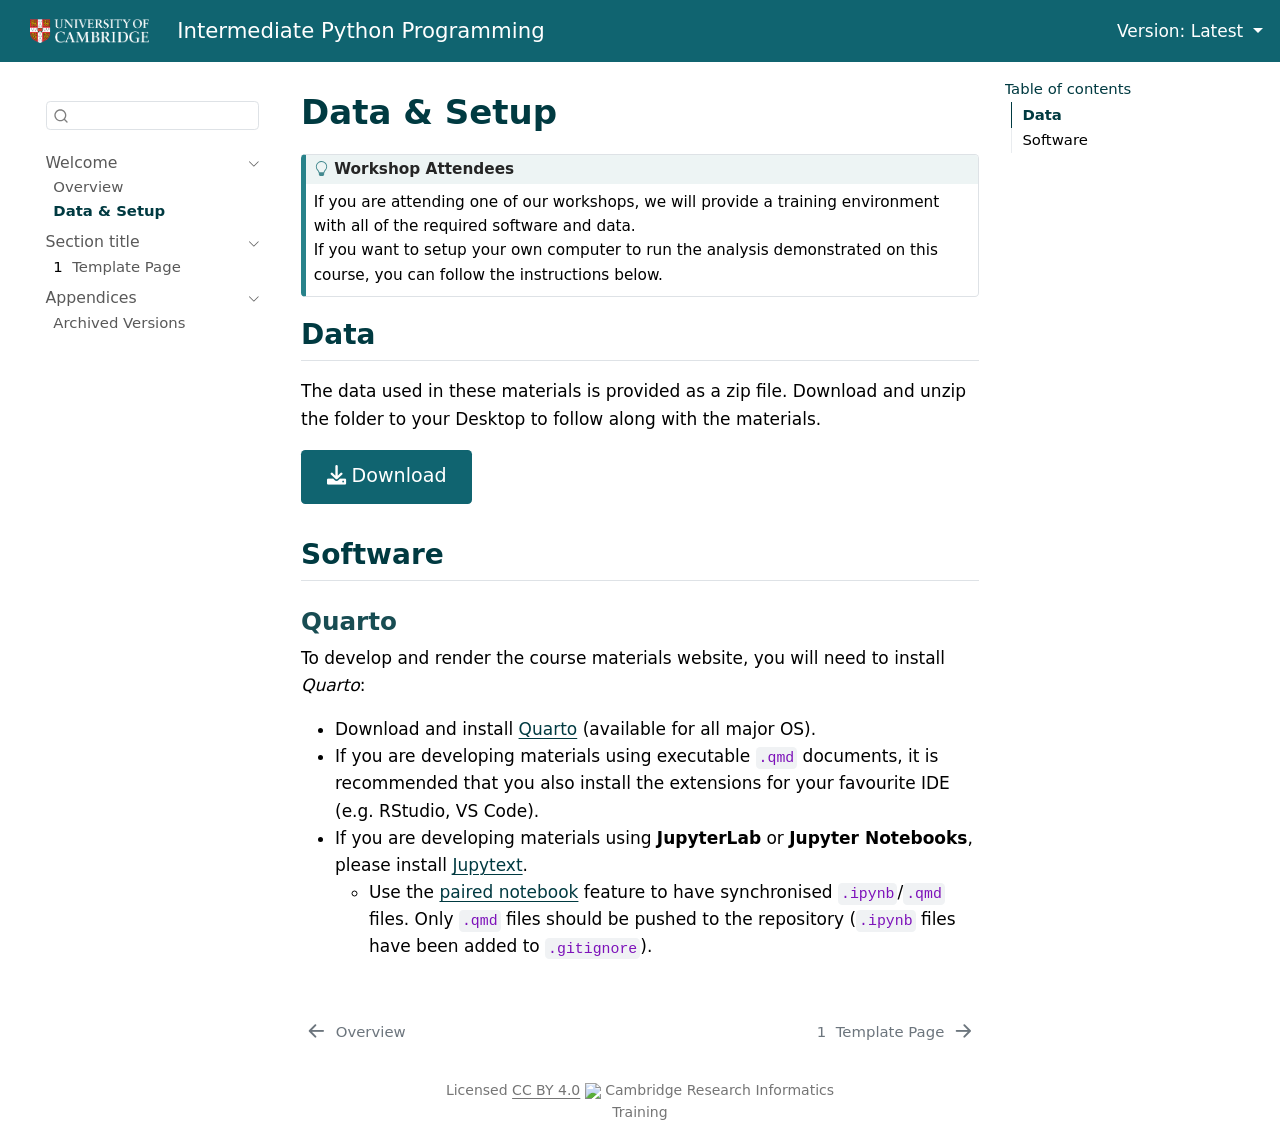
==== setup.html @ e4299a99 "Deploying to gh-pages from @ cambiotraining/python-intermediate@ed23397c0d0bf08f19dc53a8a179aefdd988" ====
<!DOCTYPE html>
<html xmlns="http://www.w3.org/1999/xhtml" lang="en" xml:lang="en"><head>

<meta charset="utf-8">
<meta name="generator" content="quarto-1.10.19">

<meta name="viewport" content="width=device-width, initial-scale=1.0, user-scalable=yes">


<title>Data &amp; Setup</title>
<style>
/* Default styles provided by pandoc.
** See https://pandoc.org/MANUAL.html#variables-for-html for config info.
*/
span.smallcaps{font-variant: small-caps;}
div.columns{display: flex; gap: 1.5em;}
div.column{flex: auto;}
@media screen {
div.columns{gap: min(4vw, 1.5em);}
div.column{overflow-x: auto;}
}
div.hanging-indent{margin-left: 1.5em; text-indent: -1.5em;}
ul.task-list{list-style: none;}
ul.task-list li input[type="checkbox"] {
  width: 0.8em;
  margin: 0 0.8em 0.2em -1em; /* quarto-specific, see https://github.com/quarto-dev/quarto-cli/issues/4556 */ 
  vertical-align: middle;
}
</style>


<script src="site_libs/quarto-nav/quarto-nav.js"></script>
<script src="site_libs/clipboard/clipboard.min.js"></script>
<script src="site_libs/quarto-search/autocomplete.umd.js"></script>
<script src="site_libs/quarto-search/fuse.min.js"></script>
<script src="site_libs/quarto-search/quarto-search.js"></script>
<meta name="quarto:offset" content="./">
<link href="./materials/00-template.html" rel="next">
<link href="./index.html" rel="prev">
<link href="site_libs/quarto-contrib/quarto-project/cambiotraining/crit-format/img/university-of-cambridge-favicon.ico" rel="icon">
<script src="site_libs/quarto-html/quarto.js" type="module"></script>
<script src="site_libs/quarto-html/tabsets/tabsets.js" type="module"></script>
<script src="site_libs/quarto-html/popper.min.js"></script>
<script src="site_libs/quarto-html/tippy.umd.min.js"></script>
<script src="site_libs/quarto-html/anchor.min.js"></script>
<link href="site_libs/quarto-html/tippy.css" rel="stylesheet">
<link href="site_libs/quarto-html/quarto-syntax-highlighting-bf27225e3a48a9273f3daa8f8e829971.css" rel="stylesheet" id="quarto-text-highlighting-styles">
<script src="site_libs/bootstrap/bootstrap.min.js"></script>
<link href="site_libs/bootstrap/bootstrap-icons.css" rel="stylesheet">
<link href="site_libs/bootstrap/bootstrap-4ca34d1bc3baf37f2d24c4eaab488b84.min.css" rel="stylesheet" append-hash="true" id="quarto-bootstrap" data-mode="light">
<script src="site_libs/quarto-contrib/iconify-3.0.0/iconify-icon.min.js"></script>
<script id="quarto-search-options" type="application/json">{
  "location": "sidebar",
  "copy-button": false,
  "collapse-after": 3,
  "panel-placement": "start",
  "type": "textbox",
  "limit": 50,
  "keyboard-shortcut": [
    "f",
    "/",
    "s"
  ],
  "language": {
    "search-no-results-text": "No results",
    "search-matching-documents-text": "matching documents",
    "search-copy-link-title": "Copy link to search",
    "search-hide-matches-text": "Hide additional matches",
    "search-more-match-text": "more match in this document",
    "search-more-matches-text": "more matches in this document",
    "search-clear-button-title": "Clear",
    "search-text-placeholder": "",
    "search-detached-cancel-button-title": "Cancel",
    "search-submit-button-title": "Submit",
    "search-label": "Search"
  }
}</script>


</head>

<body class="nav-sidebar floating nav-fixed quarto-light">

<div id="quarto-search-results"></div>
  <header id="quarto-header" class="headroom fixed-top">
    <nav class="navbar navbar-expand-lg " data-bs-theme="dark">
      <div class="navbar-container container-fluid">
      <div class="navbar-brand-container mx-auto">
    <a href="./index.html" class="navbar-brand navbar-brand-logo">
    <img src="site_libs/quarto-contrib/quarto-project/cambiotraining/crit-format/img/university_crest_reversed.png" alt="" class="navbar-logo light-content">
    <img src="site_libs/quarto-contrib/quarto-project/cambiotraining/crit-format/img/university_crest_reversed.png" alt="" class="navbar-logo dark-content">
    </a>
    <a class="navbar-brand" href="./index.html">
    <span class="navbar-title">Intermediate Python Programming</span>
    </a>
  </div>
          <button class="navbar-toggler" type="button" data-bs-toggle="collapse" data-bs-target="#navbarCollapse" aria-controls="navbarCollapse" role="menu" aria-expanded="false" aria-label="Toggle navigation" onclick="if (window.quartoToggleHeadroom) { window.quartoToggleHeadroom(); }">
  <span class="navbar-toggler-icon"></span>
</button>
          <div class="collapse navbar-collapse" id="navbarCollapse">
            <ul class="navbar-nav navbar-nav-scroll ms-auto">
  <li class="nav-item">
    <a class="nav-link" href="https://github.com/cambiotraining/python-intermediate"> 
<span class="menu-text"><iconify-icon role="img" inline="" icon="fa6-brands:github" style="font-size: 1.25em;" aria-label="Icon github from fa6-brands Iconify.design set." title="CRIT GitHub"></iconify-icon></span></a>
  </li>  
  <li class="nav-item">
    <a class="nav-link" href="https://bsky.app/profile/bioinfocambs.bsky.social"> 
<span class="menu-text"><iconify-icon role="img" inline="" icon="fa6-brands:bluesky" style="font-size: 1.25em;" aria-label="Icon bluesky from fa6-brands Iconify.design set." title="CRIT Bluesky"></iconify-icon></span></a>
  </li>  
  <li class="nav-item">
    <a class="nav-link" href="https://genomic.social/@BioInfoCambs"> 
<span class="menu-text"><iconify-icon role="img" inline="" icon="fa6-brands:mastodon" style="font-size: 1.25em;" aria-label="Icon mastodon from fa6-brands Iconify.design set." title="CRIT Mastodon"></iconify-icon></span></a>
  </li>  
  <li class="nav-item">
    <a class="nav-link" href="https://bioinfotraining.bio.cam.ac.uk/"> 
<span class="menu-text"><iconify-icon role="img" inline="" icon="mdi:web" style="font-size: 1.25em;" aria-label="Icon web from mdi Iconify.design set." title="CRIT Website"></iconify-icon></span></a>
  </li>  
</ul>
          </div> <!-- /navcollapse -->
            <div class="quarto-navbar-tools">
</div>
      </div> <!-- /container-fluid -->
    
    <style>
    #version-dropdown {
      list-style: none;
    }
    </style>
    

  <li id="version-dropdown" class="nav-item dropdown">
    <a class="nav-link dropdown-toggle" href="#" id="nav-menu-versions" role="link" data-bs-toggle="dropdown" aria-expanded="false">
      <span class="menu-text">Version:</span> <span class="version-badge" aria-hidden="true">Latest</span>
    </a>
    <ul class="dropdown-menu" aria-labelledby="nav-menu-versions">
      <li>
        <a class="dropdown-item" href="/python-intermediate/index.html">
          <span class="dropdown-text">Latest</span>
        </a>
      </li>
    </ul>
  </li>
</nav>
  <nav class="quarto-secondary-nav">
    <div class="container-fluid d-flex">
      <button type="button" class="quarto-btn-toggle btn" data-bs-toggle="collapse" role="button" data-bs-target=".quarto-sidebar-collapse-item" aria-controls="quarto-sidebar" aria-expanded="false" aria-label="Toggle sidebar navigation" onclick="if (window.quartoToggleHeadroom) { window.quartoToggleHeadroom(); }">
        <i class="bi bi-layout-text-sidebar-reverse"></i>
      </button>
        <a class="flex-grow-1 no-decor" role="navigation" data-bs-toggle="collapse" data-bs-target=".quarto-sidebar-collapse-item" aria-controls="quarto-sidebar" aria-expanded="false" aria-label="Toggle sidebar navigation" onclick="if (window.quartoToggleHeadroom) { window.quartoToggleHeadroom(); }">      
          <h1 class="quarto-secondary-nav-title">Data &amp; Setup</h1>
        </a>     
      <button type="button" class="btn quarto-search-button" aria-label="Search" onclick="window.quartoOpenSearch();">
        <i class="bi bi-search"></i>
      </button>
    </div>
  </nav>
</header>
<!-- content -->
<div id="quarto-content" class="quarto-container page-columns page-rows-contents page-layout-article page-navbar">
<!-- sidebar -->
  <nav id="quarto-sidebar" class="sidebar collapse collapse-horizontal quarto-sidebar-collapse-item sidebar-navigation floating overflow-auto">
        <div class="mt-2 flex-shrink-0 align-items-center">
        <div class="sidebar-search">
        <div id="quarto-search" class="" title="Search"></div>
        </div>
        </div>
    <div class="sidebar-menu-container"> 
    <ul class="list-unstyled mt-1">
        <li class="sidebar-item sidebar-item-section">
      <div class="sidebar-item-container"> 
            <a class="sidebar-item-text sidebar-link text-start" data-bs-toggle="collapse" data-bs-target="#quarto-sidebar-section-1" role="navigation" aria-expanded="true">
 <span class="menu-text">Welcome</span></a>
          <a class="sidebar-item-toggle text-start" data-bs-toggle="collapse" data-bs-target="#quarto-sidebar-section-1" role="navigation" aria-expanded="true" aria-label="Toggle section">
            <i class="bi bi-chevron-right ms-2"></i>
          </a> 
      </div>
      <ul id="quarto-sidebar-section-1" class="collapse list-unstyled sidebar-section depth1 show">  
          <li class="sidebar-item">
  <div class="sidebar-item-container"> 
  <a href="./index.html" class="sidebar-item-text sidebar-link">
 <span class="menu-text">Overview</span></a>
  </div>
</li>
          <li class="sidebar-item">
  <div class="sidebar-item-container"> 
  <a href="./setup.html" class="sidebar-item-text sidebar-link active">
 <span class="menu-text">Data &amp; Setup</span></a>
  </div>
</li>
      </ul>
  </li>
        <li class="sidebar-item sidebar-item-section">
      <div class="sidebar-item-container"> 
            <a class="sidebar-item-text sidebar-link text-start" data-bs-toggle="collapse" data-bs-target="#quarto-sidebar-section-2" role="navigation" aria-expanded="true">
 <span class="menu-text">Section title</span></a>
          <a class="sidebar-item-toggle text-start" data-bs-toggle="collapse" data-bs-target="#quarto-sidebar-section-2" role="navigation" aria-expanded="true" aria-label="Toggle section">
            <i class="bi bi-chevron-right ms-2"></i>
          </a> 
      </div>
      <ul id="quarto-sidebar-section-2" class="collapse list-unstyled sidebar-section depth1 show">  
          <li class="sidebar-item">
  <div class="sidebar-item-container"> 
  <a href="./materials/00-template.html" class="sidebar-item-text sidebar-link">
 <span class="menu-text"><span class="chapter-number">1</span>&nbsp; <span class="chapter-title">Template Page</span></span></a>
  </div>
</li>
      </ul>
  </li>
        <li class="sidebar-item sidebar-item-section">
      <div class="sidebar-item-container"> 
            <a class="sidebar-item-text sidebar-link text-start" data-bs-toggle="collapse" data-bs-target="#quarto-sidebar-section-3" role="navigation" aria-expanded="true">
 <span class="menu-text">Appendices</span></a>
          <a class="sidebar-item-toggle text-start" data-bs-toggle="collapse" data-bs-target="#quarto-sidebar-section-3" role="navigation" aria-expanded="true" aria-label="Toggle section">
            <i class="bi bi-chevron-right ms-2"></i>
          </a> 
      </div>
      <ul id="quarto-sidebar-section-3" class="collapse list-unstyled sidebar-section depth1 show">  
          <li class="sidebar-item">
  <div class="sidebar-item-container"> 
  <a href="./versions.html" class="sidebar-item-text sidebar-link">
 <span class="menu-text">Archived Versions</span></a>
  </div>
</li>
      </ul>
  </li>
    </ul>
    </div>
</nav>
<div id="quarto-sidebar-glass" class="quarto-sidebar-collapse-item" data-bs-toggle="collapse" data-bs-target=".quarto-sidebar-collapse-item"></div>
<!-- margin-sidebar -->
    <div id="quarto-margin-sidebar" class="sidebar margin-sidebar">
        <nav id="TOC" role="doc-toc" class="toc-active">
    <h2 id="toc-title">Table of contents</h2>
   
  <ul>
  <li><a href="#data" id="toc-data" class="nav-link active" data-scroll-target="#data">Data</a></li>
  <li><a href="#software" id="toc-software" class="nav-link" data-scroll-target="#software">Software</a>
  <ul class="collapse">
  <li><a href="#quarto" id="toc-quarto" class="nav-link" data-scroll-target="#quarto">Quarto</a></li>
  </ul></li>
  </ul>
</nav>
    </div>
<!-- main -->
<main class="content" id="quarto-document-content">

<header id="title-block-header" class="quarto-title-block default">
<div class="quarto-title">
<h1 class="title d-none d-lg-block">Data &amp; Setup</h1>
</div>



<div class="quarto-title-meta">

    
  
    
  </div>
  


</header>


<!-- 
Note for Training Developers:
We provide instructions for commonly-used software as commented sections below.
Uncomment the sections relevant for your materials, and add additional instructions where needed (e.g. specific packages used).
Note that we use tabsets to provide instructions for all three major operating systems.
-->
<div class="callout callout-style-default callout-tip callout-titled" data-level="2">
<div class="callout-header d-flex align-content-center">
<div class="callout-icon-container">
<i class="callout-icon"></i>
</div>
<div class="callout-title-container flex-fill">
<span class="screen-reader-only">Tip</span>Workshop Attendees
</div>
</div>
<div class="callout-body-container callout-body">
<p>If you are attending one of our workshops, we will provide a training environment with all of the required software and data.<br>
If you want to setup your own computer to run the analysis demonstrated on this course, you can follow the instructions below.</p>
</div>
</div>
<section id="data" class="level2">
<h2 class="anchored" data-anchor-id="data">Data</h2>
<p>The data used in these materials is provided as a zip file. Download and unzip the folder to your Desktop to follow along with the materials.</p>
<!-- Note for Training Developers: add the link to 'href' -->
<p><a href=""> <button class="btn"><i class="fa fa-download"></i> Download</button> </a></p>
</section>
<section id="software" class="level2">
<h2 class="anchored" data-anchor-id="software">Software</h2>
<section id="quarto" class="level3">
<h3 class="anchored" data-anchor-id="quarto">Quarto</h3>
<p>To develop and render the course materials website, you will need to install <em>Quarto</em>:</p>
<ul>
<li>Download and install <a href="https://quarto.org/docs/get-started/">Quarto</a> (available for all major OS).</li>
<li>If you are developing materials using executable <code>.qmd</code> documents, it is recommended that you also install the extensions for your favourite IDE (e.g.&nbsp;RStudio, VS Code).</li>
<li>If you are developing materials using <strong>JupyterLab</strong> or <strong>Jupyter Notebooks</strong>, please install <a href="https://jupytext.readthedocs.io/en/latest/install.html">Jupytext</a>.
<ul>
<li>Use the <a href="https://jupytext.readthedocs.io/en/latest/paired-notebooks.html">paired notebook</a> feature to have synchronised <code>.ipynb</code>/<code>.qmd</code> files. Only <code>.qmd</code> files should be pushed to the repository (<code>.ipynb</code> files have been added to <code>.gitignore</code>).</li>
</ul></li>
</ul>
<!--
### R and RStudio

::: {.tabset group="os"}

#### Windows

Download and install all these using default options:

- [R](https://cran.r-project.org/bin/windows/base/release.html)
- [RTools](https://cran.r-project.org/bin/windows/Rtools/)
- [RStudio](https://www.rstudio.com/products/rstudio/download/#download)

#### Mac OS

Download and install all these using default options:

- [R](https://cran.r-project.org/bin/macosx/)
- [RStudio](https://www.rstudio.com/products/rstudio/download/#download)

#### Linux

- Go to the [R installation](https://cran.r-project.org/bin/linux/) folder and look at the instructions for your distribution.
- Download the [RStudio](https://www.rstudio.com/products/rstudio/download/#download) installer for your distribution and install it using your package manager.

:::
-->
<!--
### Conda

Open a terminal and run:

```bash
wget -q -O - https://repo.anaconda.com/miniconda/Miniconda3-latest-Linux-x86_64.sh
bash Miniconda3-latest-Linux-x86_64.sh -b
rm Miniconda3-latest-Linux-x86_64.sh
conda init
conda config --add channels defaults; conda config --add channels bioconda; conda config --add channels conda-forge; conda config --set channel_priority strict
conda install -y mamba
```

Note: Windows users can use WSL2 (see @wsl).
-->
<!--
### Singularity

::: {.panel-tabset group="os"}

#### Windows

You can use _Singularity_ from the _Windows Subsystem for Linux_ (see @wsl).  
Once you setup WSL, you can follow the instructions for Linux.

#### Mac OS

Singularity is [not available for Mac OS](https://docs.sylabs.io/guides/3.0/user-guide/installation.html#install-on-windows-or-mac).

#### Linux

These instructions are for _Ubuntu_ or _Debian_-based distributions[^1].

[^1]: See the [Singularity documentation page](https://docs.sylabs.io/guides/3.0/user-guide/installation.html#install-on-linux) for other distributions.

```bash
sudo apt update && sudo apt upgrade && sudo apt install runc
CODENAME=$(lsb_release -c | sed 's/Codename:\t//')
wget -O singularity.deb https://github.com/sylabs/singularity/releases/download/v3.10.2/singularity-ce_3.10.2-${CODENAME}_amd64.deb
sudo dpkg -i singularity.deb
rm singularity.deb
```

:::
-->
<!-- 
### Visual Studio Code

::: {.panel-tabset group="os"}

#### Windows

- Go to the [Visual Studio Code download page](https://code.visualstudio.com/Download) and download the installer for your operating system. 
  Double-click the downloaded file to install the software, accepting all the default options. 
- After completing the installation, go to your Windows Menu, search for "Visual Studio Code" and launch the application. 
- Go to "_File > Preferences > Settings_", then select "_Text Editor > Files_" on the drop-down menu on the left. Scroll down to the section named "_EOL_" and choose "_\\n_" (this will ensure that the files you edit on Windows are compatible with the Linux operating system).

#### Mac OS

- Go to the [Visual Studio Code download page](https://code.visualstudio.com/Download) and download the installer for Mac.
- Go to the Downloads folder and double-click the file you just downloaded to extract the application. Drag-and-drop the "Visual Studio Code" file to your "Applications" folder. 
- You can now open the installed application to check that it was installed successfully (the first time you launch the application you will get a warning that this is an application downloaded from the internet - you can go ahead and click "Open").

#### Linux (Ubuntu)

- Go to the [Visual Studio Code download page](https://code.visualstudio.com/Download) and download the installer for your Linux distribution. Install the package using your system's installer.

:::
 -->
<!-- 
## WSL2

There are detailed instructions on how to install WSL on the [Microsoft documentation page](https://learn.microsoft.com/en-us/windows/wsl/install). 
But briefly:

- Click the Windows key and search for  _Windows PowerShell_, right-click on the app and choose **Run as administrator**. 
- Answer "Yes" when it asks if you want the App to make changes on your computer. 
- A terminal will open; run the command: `wsl --install`. 
  - This should start installing "ubuntu". 
  - It may ask for you to restart your computer. 
- After restart, click the Windows key and search for _Ubuntu_, click on the App and it should open a new terminal. 
- Follow the instructions to create a username and password (you can use the same username and password that you have on Windows, or a different one - it's your choice). 
  - **Note:** when you type your password nothing seems to be happening as the cursor doesn't move. However, the terminal is recording your password as you type. You will be asked to type the new password again to confirm it, so you can always try again if you get it wrong the first time.
- You should now have access to a Ubuntu Linux terminal. 
  This behaves very much like a regular Ubuntu server, and you can install apps using the `sudo apt install` command as usual. 


### Configuring WSL2

After installation, it is useful to **create shortcuts to your files on Windows**. 
Your main `C:\` drive is located in `/mnt/c/` and other drives will be equally available based on their letter. 
It may be convenient to create shortcuts to commonly-used directories, which you can do using _symbolic links_. 
Here are some commands to automatically create shortcuts to your Windows "Documents",  "Desktop" and "Downloads" folders:

```bash
ln -s $(wslpath $(powershell.exe '[environment]::getfolderpath("mydocuments")')) ~/Documents
ln -s $(wslpath $(powershell.exe '[environment]::getfolderpath("desktop")')) ~/Desktop
ln -s $(wslpath $(powershell.exe '[environment]::getfolderpath("downloads")')) ~/Downloads
```

You may also want to configure the Windows terminal to automatically open _WSL2_ (instead of the default Windows Command Prompt or Powershell):

- Search for and open the "<i class="fa-solid fa-terminal"></i> Terminal" application.
- Click on the downward arrow <i class="fa-solid fa-chevron-down"></i> in the toolbar.
- Click on "<i class="fa-solid fa-gear"></i> Settings".
- Under "Default Profile" select "<i class="fa-brands fa-linux"></i> Ubuntu". 
-->


</section>
</section>

</main> <!-- /main -->
<script id="quarto-html-after-body" type="application/javascript">
  window.document.addEventListener("DOMContentLoaded", function (event) {
    const icon = "";
    const anchorJS = new window.AnchorJS();
    anchorJS.options = {
      placement: 'right',
      icon: icon
    };
    anchorJS.add('.anchored');
    const isCodeAnnotation = (el) => {
      for (const clz of el.classList) {
        if (clz.startsWith('code-annotation-')) {                     
          return true;
        }
      }
      return false;
    }
    const onCopySuccess = function(e) {
      // button target
      const button = e.trigger;
      // don't keep focus
      button.blur();
      // flash "checked"
      button.classList.add('code-copy-button-checked');
      var currentTitle = button.getAttribute("title");
      button.setAttribute("title", "Copied!");
      let tooltip;
      if (window.bootstrap) {
        button.setAttribute("data-bs-toggle", "tooltip");
        button.setAttribute("data-bs-placement", "left");
        button.setAttribute("data-bs-title", "Copied!");
        tooltip = new bootstrap.Tooltip(button, 
          { trigger: "manual", 
            customClass: "code-copy-button-tooltip",
            offset: [0, -8]});
        tooltip.show();    
      }
      setTimeout(function() {
        if (tooltip) {
          tooltip.hide();
          button.removeAttribute("data-bs-title");
          button.removeAttribute("data-bs-toggle");
          button.removeAttribute("data-bs-placement");
        }
        button.setAttribute("title", currentTitle);
        button.classList.remove('code-copy-button-checked');
      }, 1000);
      // clear code selection
      e.clearSelection();
    }
    const getTextToCopy = function(trigger) {
      const outerScaffold = trigger.parentElement.cloneNode(true);
      const codeEl = outerScaffold.querySelector('code');
      for (const childEl of codeEl.children) {
        if (isCodeAnnotation(childEl)) {
          childEl.remove();
        }
      }
      return codeEl.innerText;
    }
    const clipboard = new window.ClipboardJS('.code-copy-button:not([data-in-quarto-modal])', {
      text: getTextToCopy
    });
    clipboard.on('success', onCopySuccess);
    if (window.document.getElementById('quarto-embedded-source-code-modal')) {
      const clipboardModal = new window.ClipboardJS('.code-copy-button[data-in-quarto-modal]', {
        text: getTextToCopy,
        container: window.document.getElementById('quarto-embedded-source-code-modal')
      });
      clipboardModal.on('success', onCopySuccess);
    }
      var localhostRegex = new RegExp(/^(?:http|https):\/\/localhost\:?[0-9]*\//);
      var mailtoRegex = new RegExp(/^mailto:/);
        var filterRegex = new RegExp('/' + window.location.host + '/');
      var isInternal = (href) => {
          return filterRegex.test(href) || localhostRegex.test(href) || mailtoRegex.test(href);
      }
      // Inspect non-navigation links and adorn them if external
     var links = window.document.querySelectorAll('a[href]:not(.nav-link):not(.navbar-brand):not(.toc-action):not(.sidebar-link):not(.sidebar-item-toggle):not(.pagination-link):not(.no-external):not([aria-hidden]):not(.dropdown-item):not(.quarto-navigation-tool):not(.about-link)');
      for (var i=0; i<links.length; i++) {
        const link = links[i];
        if (!isInternal(link.href)) {
          // undo the damage that might have been done by quarto-nav.js in the case of
          // links that we want to consider external
          if (link.dataset.originalHref !== undefined) {
            link.href = link.dataset.originalHref;
          }
        }
      }
    function tippyHover(el, contentFn, onTriggerFn, onUntriggerFn) {
      const config = {
        allowHTML: true,
        maxWidth: 500,
        delay: 100,
        arrow: false,
        appendTo: function(el) {
            return el.parentElement;
        },
        interactive: true,
        interactiveBorder: 10,
        theme: 'quarto',
        placement: 'bottom-start',
      };
      if (contentFn) {
        config.content = contentFn;
      }
      if (onTriggerFn) {
        config.onTrigger = onTriggerFn;
      }
      if (onUntriggerFn) {
        config.onUntrigger = onUntriggerFn;
      }
      window.tippy(el, config); 
    }
    const noterefs = window.document.querySelectorAll('a[role="doc-noteref"]');
    for (var i=0; i<noterefs.length; i++) {
      const ref = noterefs[i];
      tippyHover(ref, function() {
        // use id or data attribute instead here
        let href = ref.getAttribute('data-footnote-href') || ref.getAttribute('href');
        try { href = new URL(href).hash; } catch {}
        const id = href.replace(/^#\/?/, "");
        const note = window.document.getElementById(id);
        if (note) {
          return note.innerHTML;
        } else {
          return "";
        }
      });
    }
    const xrefs = window.document.querySelectorAll('a.quarto-xref');
    const processXRef = (id, note) => {
      // Strip column container classes
      const stripColumnClz = (el) => {
        el.classList.remove("page-full", "page-columns");
        if (el.children) {
          for (const child of el.children) {
            stripColumnClz(child);
          }
        }
      }
      stripColumnClz(note)
      if (id === null || id.startsWith('sec-')) {
        // Special case sections, only their first couple elements
        const container = document.createElement("div");
        if (note.children && note.children.length > 2) {
          container.appendChild(note.children[0].cloneNode(true));
          for (let i = 1; i < note.children.length; i++) {
            const child = note.children[i];
            if (child.tagName === "P" && child.innerText === "") {
              continue;
            } else {
              container.appendChild(child.cloneNode(true));
              break;
            }
          }
          if (window.Quarto?.typesetMath) {
            window.Quarto.typesetMath(container);
          }
          return container.innerHTML
        } else {
          if (window.Quarto?.typesetMath) {
            window.Quarto.typesetMath(note);
          }
          return note.innerHTML;
        }
      } else {
        // Remove any anchor links if they are present
        const anchorLink = note.querySelector('a.anchorjs-link');
        if (anchorLink) {
          anchorLink.remove();
        }
        if (window.Quarto?.typesetMath) {
          window.Quarto.typesetMath(note);
        }
        if (note.classList.contains("callout")) {
          return note.outerHTML;
        } else {
          return note.innerHTML;
        }
      }
    }
    for (var i=0; i<xrefs.length; i++) {
      const xref = xrefs[i];
      tippyHover(xref, undefined, function(instance) {
        instance.disable();
        let url = xref.getAttribute('href');
        let hash = undefined; 
        if (url.startsWith('#')) {
          hash = url;
        } else {
          try { hash = new URL(url).hash; } catch {}
        }
        if (hash) {
          const id = hash.replace(/^#\/?/, "");
          const note = window.document.getElementById(id);
          if (note !== null) {
            try {
              const html = processXRef(id, note.cloneNode(true));
              instance.setContent(html);
            } finally {
              instance.enable();
              instance.show();
            }
          } else {
            // See if we can fetch this
            fetch(url.split('#')[0])
            .then(res => res.text())
            .then(html => {
              const parser = new DOMParser();
              const htmlDoc = parser.parseFromString(html, "text/html");
              const note = htmlDoc.getElementById(id);
              if (note !== null) {
                const html = processXRef(id, note);
                instance.setContent(html);
              } 
            }).finally(() => {
              instance.enable();
              instance.show();
            });
          }
        } else {
          // See if we can fetch a full url (with no hash to target)
          // This is a special case and we should probably do some content thinning / targeting
          fetch(url)
          .then(res => res.text())
          .then(html => {
            const parser = new DOMParser();
            const htmlDoc = parser.parseFromString(html, "text/html");
            const note = htmlDoc.querySelector('main.content');
            if (note !== null) {
              // This should only happen for chapter cross references
              // (since there is no id in the URL)
              // remove the first header
              if (note.children.length > 0 && note.children[0].tagName === "HEADER") {
                note.children[0].remove();
              }
              const html = processXRef(null, note);
              instance.setContent(html);
            } 
          }).finally(() => {
            instance.enable();
            instance.show();
          });
        }
      }, function(instance) {
      });
    }
        let selectedAnnoteEl;
        const selectorForAnnotation = ( cell, annotation) => {
          let cellAttr = 'data-code-cell="' + cell + '"';
          let lineAttr = 'data-code-annotation="' +  annotation + '"';
          const selector = 'span[' + cellAttr + '][' + lineAttr + ']';
          return selector;
        }
        const selectCodeLines = (annoteEl) => {
          const doc = window.document;
          const targetCell = annoteEl.getAttribute("data-target-cell");
          const targetAnnotation = annoteEl.getAttribute("data-target-annotation");
          const annoteSpan = window.document.querySelector(selectorForAnnotation(targetCell, targetAnnotation));
          const lines = annoteSpan.getAttribute("data-code-lines").split(",");
          const lineIds = lines.map((line) => {
            return targetCell + "-" + line;
          })
          let top = null;
          let height = null;
          let parent = null;
          if (lineIds.length > 0) {
              //compute the position of the single el (top and bottom and make a div)
              const el = window.document.getElementById(lineIds[0]);
              top = el.offsetTop;
              height = el.offsetHeight;
              parent = el.parentElement.parentElement;
            if (lineIds.length > 1) {
              const lastEl = window.document.getElementById(lineIds[lineIds.length - 1]);
              const bottom = lastEl.offsetTop + lastEl.offsetHeight;
              height = bottom - top;
            }
            if (top !== null && height !== null && parent !== null) {
              // cook up a div (if necessary) and position it 
              let div = window.document.getElementById("code-annotation-line-highlight");
              if (div === null) {
                div = window.document.createElement("div");
                div.setAttribute("id", "code-annotation-line-highlight");
                div.style.position = 'absolute';
                parent.appendChild(div);
              }
              div.style.top = top - 2 + "px";
              div.style.height = height + 4 + "px";
              div.style.left = 0;
              let gutterDiv = window.document.getElementById("code-annotation-line-highlight-gutter");
              if (gutterDiv === null) {
                gutterDiv = window.document.createElement("div");
                gutterDiv.setAttribute("id", "code-annotation-line-highlight-gutter");
                gutterDiv.style.position = 'absolute';
                const codeCell = window.document.getElementById(targetCell);
                const gutter = codeCell.querySelector('.code-annotation-gutter');
                gutter.appendChild(gutterDiv);
              }
              gutterDiv.style.top = top - 2 + "px";
              gutterDiv.style.height = height + 4 + "px";
            }
            selectedAnnoteEl = annoteEl;
          }
        };
        const unselectCodeLines = () => {
          const elementsIds = ["code-annotation-line-highlight", "code-annotation-line-highlight-gutter"];
          elementsIds.forEach((elId) => {
            const div = window.document.getElementById(elId);
            if (div) {
              div.remove();
            }
          });
          selectedAnnoteEl = undefined;
        };
          // Handle positioning of the toggle
      window.addEventListener(
        "resize",
        throttle(() => {
          elRect = undefined;
          if (selectedAnnoteEl) {
            selectCodeLines(selectedAnnoteEl);
          }
        }, 10)
      );
      function throttle(fn, ms) {
      let throttle = false;
      let timer;
        return (...args) => {
          if(!throttle) { // first call gets through
              fn.apply(this, args);
              throttle = true;
          } else { // all the others get throttled
              if(timer) clearTimeout(timer); // cancel #2
              timer = setTimeout(() => {
                fn.apply(this, args);
                timer = throttle = false;
              }, ms);
          }
        };
      }
        // Attach click handler to the DT
        const annoteDls = window.document.querySelectorAll('dt[data-target-cell]');
        for (const annoteDlNode of annoteDls) {
          annoteDlNode.addEventListener('click', (event) => {
            const clickedEl = event.target;
            if (clickedEl !== selectedAnnoteEl) {
              unselectCodeLines();
              const activeEl = window.document.querySelector('dt[data-target-cell].code-annotation-active');
              if (activeEl) {
                activeEl.classList.remove('code-annotation-active');
              }
              selectCodeLines(clickedEl);
              clickedEl.classList.add('code-annotation-active');
            } else {
              // Unselect the line
              unselectCodeLines();
              clickedEl.classList.remove('code-annotation-active');
            }
          });
        }
    const findCites = (el) => {
      const parentEl = el.parentElement;
      if (parentEl) {
        const cites = parentEl.dataset.cites;
        if (cites) {
          return {
            el,
            cites: cites.split(' ')
          };
        } else {
          return findCites(el.parentElement)
        }
      } else {
        return undefined;
      }
    };
    var bibliorefs = window.document.querySelectorAll('a[role="doc-biblioref"]');
    for (var i=0; i<bibliorefs.length; i++) {
      const ref = bibliorefs[i];
      const citeInfo = findCites(ref);
      if (citeInfo) {
        tippyHover(citeInfo.el, function() {
          var popup = window.document.createElement('div');
          citeInfo.cites.forEach(function(cite) {
            var citeDiv = window.document.createElement('div');
            citeDiv.classList.add('hanging-indent');
            citeDiv.classList.add('csl-entry');
            var biblioDiv = window.document.getElementById('ref-' + cite);
            if (biblioDiv) {
              citeDiv.innerHTML = biblioDiv.innerHTML;
            }
            popup.appendChild(citeDiv);
          });
          return popup.innerHTML;
        });
      }
    }
  });
  </script>
<nav class="page-navigation">
  <div class="nav-page nav-page-previous">
      <a href="./index.html" class="pagination-link" aria-label="Overview">
        <i class="bi bi-arrow-left-short"></i> <span class="nav-page-text">Overview</span>
      </a>          
  </div>
  <div class="nav-page nav-page-next">
      <a href="./materials/00-template.html" class="pagination-link" aria-label="Template Page">
        <span class="nav-page-text"><span class="chapter-number">1</span>&nbsp; <span class="chapter-title">Template Page</span></span> <i class="bi bi-arrow-right-short"></i>
      </a>
  </div>
</nav>
</div> <!-- /content -->
<footer class="footer">
  <div class="nav-footer">
    <div class="nav-footer-left">
      &nbsp;
    </div>   
    <div class="nav-footer-center">
<p>Licensed <a href="https://creativecommons.org/licenses/by/4.0/">CC BY 4.0</a> <img src="https://creativecommons.org/images/deed/cc_icon_black_x2.png" class="img-fluid" width="25"> Cambridge Research Informatics Training</p>
</div>
    <div class="nav-footer-right">
      &nbsp;
    </div>
  </div>
</footer>




</body></html>
---- site_libs/quarto-html/tippy.css ----
.tippy-box[data-animation=fade][data-state=hidden]{opacity:0}[data-tippy-root]{max-width:calc(100vw - 10px)}.tippy-box{position:relative;background-color:#333;color:#fff;border-radius:4px;font-size:14px;line-height:1.4;white-space:normal;outline:0;transition-property:transform,visibility,opacity}.tippy-box[data-placement^=top]>.tippy-arrow{bottom:0}.tippy-box[data-placement^=top]>.tippy-arrow:before{bottom:-7px;left:0;border-width:8px 8px 0;border-top-color:initial;transform-origin:center top}.tippy-box[data-placement^=bottom]>.tippy-arrow{top:0}.tippy-box[data-placement^=bottom]>.tippy-arrow:before{top:-7px;left:0;border-width:0 8px 8px;border-bottom-color:initial;transform-origin:center bottom}.tippy-box[data-placement^=left]>.tippy-arrow{right:0}.tippy-box[data-placement^=left]>.tippy-arrow:before{border-width:8px 0 8px 8px;border-left-color:initial;right:-7px;transform-origin:center left}.tippy-box[data-placement^=right]>.tippy-arrow{left:0}.tippy-box[data-placement^=right]>.tippy-arrow:before{left:-7px;border-width:8px 8px 8px 0;border-right-color:initial;transform-origin:center right}.tippy-box[data-inertia][data-state=visible]{transition-timing-function:cubic-bezier(.54,1.5,.38,1.11)}.tippy-arrow{width:16px;height:16px;color:#333}.tippy-arrow:before{content:"";position:absolute;border-color:transparent;border-style:solid}.tippy-content{position:relative;padding:5px 9px;z-index:1}
---- site_libs/quarto-html/quarto-syntax-highlighting-bf27225e3a48a9273f3daa8f8e829971.css ----
/* quarto syntax highlight colors */
:root {
  --quarto-hl-ot-color: #003B4F;
  --quarto-hl-at-color: #657422;
  --quarto-hl-ss-color: #20794D;
  --quarto-hl-an-color: #5E5E5E;
  --quarto-hl-fu-color: #4758AB;
  --quarto-hl-st-color: #20794D;
  --quarto-hl-cf-color: #003B4F;
  --quarto-hl-op-color: #5E5E5E;
  --quarto-hl-er-color: #AD0000;
  --quarto-hl-bn-color: #AD0000;
  --quarto-hl-al-color: #AD0000;
  --quarto-hl-va-color: #111111;
  --quarto-hl-bu-color: inherit;
  --quarto-hl-ex-color: inherit;
  --quarto-hl-pp-color: #AD0000;
  --quarto-hl-in-color: #5E5E5E;
  --quarto-hl-vs-color: #20794D;
  --quarto-hl-wa-color: #5E5E5E;
  --quarto-hl-do-color: #5E5E5E;
  --quarto-hl-im-color: #00769E;
  --quarto-hl-ch-color: #20794D;
  --quarto-hl-dt-color: #AD0000;
  --quarto-hl-fl-color: #AD0000;
  --quarto-hl-co-color: #5E5E5E;
  --quarto-hl-cv-color: #5E5E5E;
  --quarto-hl-cn-color: #8f5902;
  --quarto-hl-sc-color: #5E5E5E;
  --quarto-hl-dv-color: #AD0000;
  --quarto-hl-kw-color: #003B4F;
}

/* other quarto variables */
:root {
  --quarto-font-monospace: SFMono-Regular, Menlo, Monaco, Consolas, "Liberation Mono", "Courier New", monospace;
}

/* syntax highlight based on Pandoc's rules */
pre > code.sourceCode > span {
  color: #003B4F;
}

code.sourceCode > span {
  color: #003B4F;
}

div.sourceCode,
div.sourceCode pre.sourceCode {
  color: #003B4F;
}

/* Normal */
code span {
  color: #003B4F;
}

/* Alert */
code span.al {
  color: #AD0000;
  font-style: inherit;
}

/* Annotation */
code span.an {
  color: #5E5E5E;
  font-style: inherit;
}

/* Attribute */
code span.at {
  color: #657422;
  font-style: inherit;
}

/* BaseN */
code span.bn {
  color: #AD0000;
  font-style: inherit;
}

/* BuiltIn */
code span.bu {
  font-style: inherit;
}

/* ControlFlow */
code span.cf {
  color: #003B4F;
  font-weight: bold;
  font-style: inherit;
}

/* Char */
code span.ch {
  color: #20794D;
  font-style: inherit;
}

/* Constant */
code span.cn {
  color: #8f5902;
  font-style: inherit;
}

/* Comment */
code span.co {
  color: #5E5E5E;
  font-style: inherit;
}

/* CommentVar */
code span.cv {
  color: #5E5E5E;
  font-style: italic;
}

/* Documentation */
code span.do {
  color: #5E5E5E;
  font-style: italic;
}

/* DataType */
code span.dt {
  color: #AD0000;
  font-style: inherit;
}

/* DecVal */
code span.dv {
  color: #AD0000;
  font-style: inherit;
}

/* Error */
code span.er {
  color: #AD0000;
  font-style: inherit;
}

/* Extension */
code span.ex {
  font-style: inherit;
}

/* Float */
code span.fl {
  color: #AD0000;
  font-style: inherit;
}

/* Function */
code span.fu {
  color: #4758AB;
  font-style: inherit;
}

/* Import */
code span.im {
  color: #00769E;
  font-style: inherit;
}

/* Information */
code span.in {
  color: #5E5E5E;
  font-style: inherit;
}

/* Keyword */
code span.kw {
  color: #003B4F;
  font-weight: bold;
  font-style: inherit;
}

/* Operator */
code span.op {
  color: #5E5E5E;
  font-style: inherit;
}

/* Other */
code span.ot {
  color: #003B4F;
  font-style: inherit;
}

/* Preprocessor */
code span.pp {
  color: #AD0000;
  font-style: inherit;
}

/* SpecialChar */
code span.sc {
  color: #5E5E5E;
  font-style: inherit;
}

/* SpecialString */
code span.ss {
  color: #20794D;
  font-style: inherit;
}

/* String */
code span.st {
  color: #20794D;
  font-style: inherit;
}

/* Variable */
code span.va {
  color: #111111;
  font-style: inherit;
}

/* VerbatimString */
code span.vs {
  color: #20794D;
  font-style: inherit;
}

/* Warning */
code span.wa {
  color: #5E5E5E;
  font-style: italic;
}

.prevent-inlining {
  content: "</";
}

/*# sourceMappingURL=8be38f48d34c45af72792cbd699585e7.css.map */
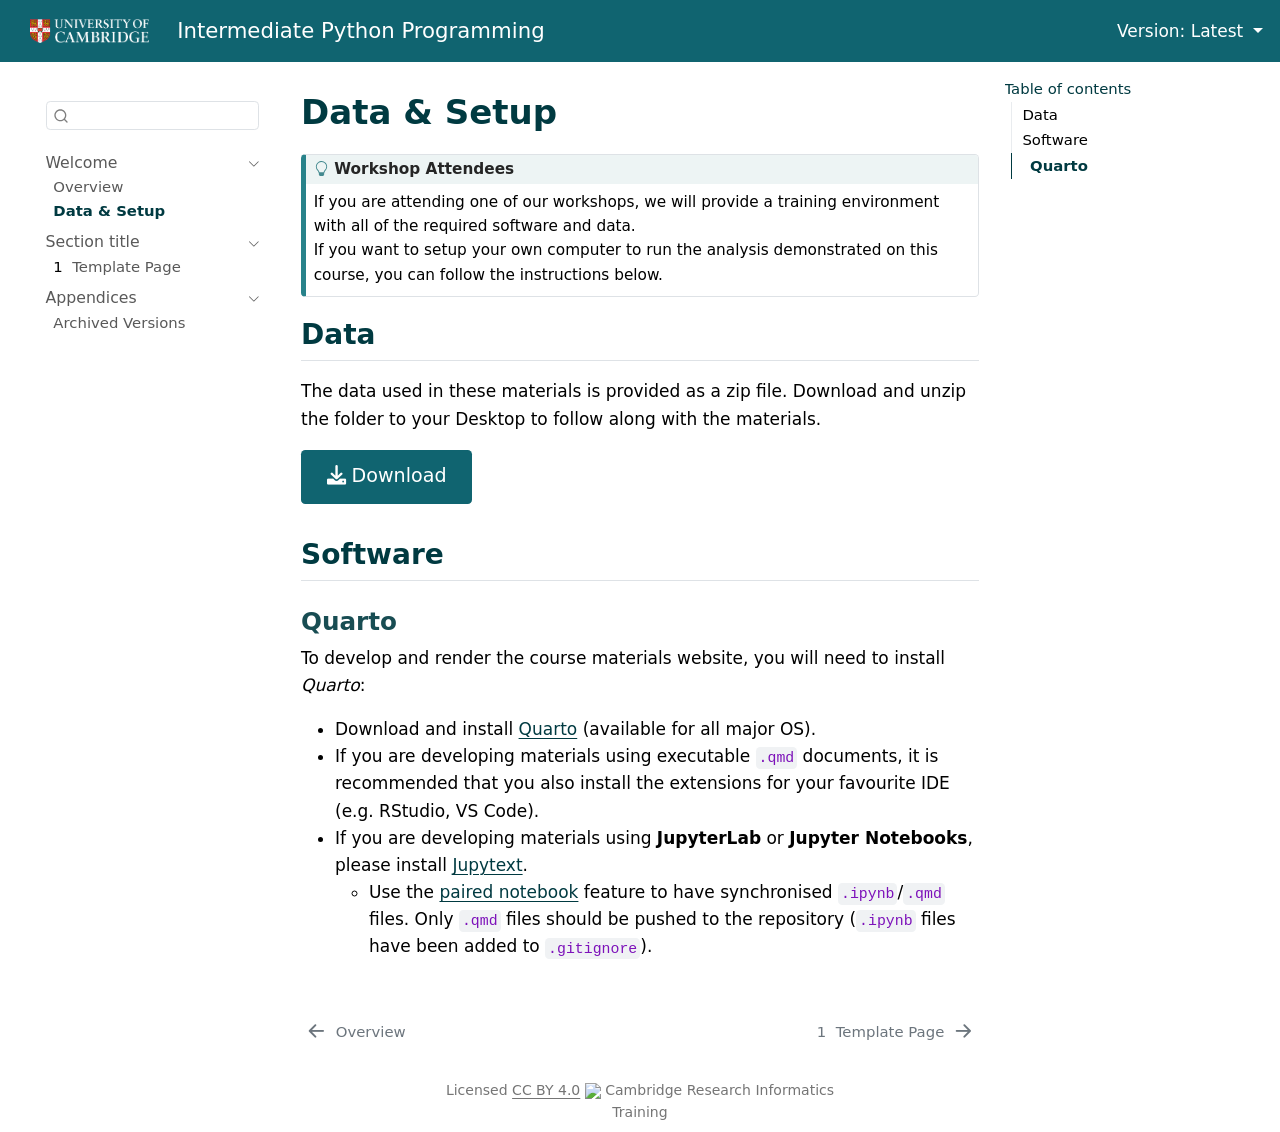
==== commit 28a63265: "Deploying to gh-pages from @ cambiotraining/python-intermediate@17957fc1134fd612a47fc048d509804b3d82" ====
--- a/setup.html
+++ b/setup.html
@@ -2,7 +2,7 @@
 <html xmlns="http://www.w3.org/1999/xhtml" lang="en" xml:lang="en"><head>
 
 <meta charset="utf-8">
-<meta name="generator" content="quarto-1.10.19">
+<meta name="generator" content="quarto-1.11.9">
 
 <meta name="viewport" content="width=device-width, initial-scale=1.0, user-scalable=yes">
 
@@ -40,14 +40,15 @@
 <link href="site_libs/quarto-contrib/quarto-project/cambiotraining/crit-format/img/university-of-cambridge-favicon.ico" rel="icon">
 <script src="site_libs/quarto-html/quarto.js" type="module"></script>
 <script src="site_libs/quarto-html/tabsets/tabsets.js" type="module"></script>
+<script src="site_libs/quarto-html/scrollable-regions/scrollable-regions.js" type="module"></script>
 <script src="site_libs/quarto-html/popper.min.js"></script>
 <script src="site_libs/quarto-html/tippy.umd.min.js"></script>
 <script src="site_libs/quarto-html/anchor.min.js"></script>
 <link href="site_libs/quarto-html/tippy.css" rel="stylesheet">
-<link href="site_libs/quarto-html/quarto-syntax-highlighting-bf27225e3a48a9273f3daa8f8e829971.css" rel="stylesheet" id="quarto-text-highlighting-styles">
+<link href="site_libs/quarto-html/quarto-syntax-highlighting-63b5708e65d6cd79cd7618c58d0c21e7.css" rel="stylesheet" id="quarto-text-highlighting-styles">
 <script src="site_libs/bootstrap/bootstrap.min.js"></script>
 <link href="site_libs/bootstrap/bootstrap-icons.css" rel="stylesheet">
-<link href="site_libs/bootstrap/bootstrap-4ca34d1bc3baf37f2d24c4eaab488b84.min.css" rel="stylesheet" append-hash="true" id="quarto-bootstrap" data-mode="light">
+<link href="site_libs/bootstrap/bootstrap-e61435445fcf3984a6ef2a52d56cc2fa.min.css" rel="stylesheet" append-hash="true" id="quarto-bootstrap" data-mode="light">
 <script src="site_libs/quarto-contrib/iconify-3.0.0/iconify-icon.min.js"></script>
 <script id="quarto-search-options" type="application/json">{
   "location": "sidebar",
@@ -79,11 +80,11 @@
 
 </head>
 
-<body class="nav-sidebar floating nav-fixed quarto-light">
+<body class="nav-sidebar floating nav-fixed quarto-light"><a id="quarto-skip-link" class="visually-hidden-focusable" href="#quarto-document-content">Skip to main content</a>
 
 <div id="quarto-search-results"></div>
   <header id="quarto-header" class="headroom fixed-top">
-    <nav class="navbar navbar-expand-lg " data-bs-theme="dark">
+    <nav class="navbar navbar-expand-lg " data-bs-theme="dark" aria-label="Site">
       <div class="navbar-container container-fluid">
       <div class="navbar-brand-container mx-auto">
     <a href="./index.html" class="navbar-brand navbar-brand-logo">
@@ -94,7 +95,7 @@
     <span class="navbar-title">Intermediate Python Programming</span>
     </a>
   </div>
-          <button class="navbar-toggler" type="button" data-bs-toggle="collapse" data-bs-target="#navbarCollapse" aria-controls="navbarCollapse" role="menu" aria-expanded="false" aria-label="Toggle navigation" onclick="if (window.quartoToggleHeadroom) { window.quartoToggleHeadroom(); }">
+          <button class="navbar-toggler" type="button" data-bs-toggle="collapse" data-bs-target="#navbarCollapse" aria-controls="navbarCollapse" aria-expanded="false" aria-label="Toggle navigation" onclick="if (window.quartoToggleHeadroom) { window.quartoToggleHeadroom(); }">
   <span class="navbar-toggler-icon"></span>
 </button>
           <div class="collapse navbar-collapse" id="navbarCollapse">
@@ -141,12 +142,12 @@
     </ul>
   </li>
 </nav>
-  <nav class="quarto-secondary-nav">
+  <nav class="quarto-secondary-nav" aria-label="Toolbar">
     <div class="container-fluid d-flex">
       <button type="button" class="quarto-btn-toggle btn" data-bs-toggle="collapse" role="button" data-bs-target=".quarto-sidebar-collapse-item" aria-controls="quarto-sidebar" aria-expanded="false" aria-label="Toggle sidebar navigation" onclick="if (window.quartoToggleHeadroom) { window.quartoToggleHeadroom(); }">
         <i class="bi bi-layout-text-sidebar-reverse"></i>
       </button>
-        <a class="flex-grow-1 no-decor" role="navigation" data-bs-toggle="collapse" data-bs-target=".quarto-sidebar-collapse-item" aria-controls="quarto-sidebar" aria-expanded="false" aria-label="Toggle sidebar navigation" onclick="if (window.quartoToggleHeadroom) { window.quartoToggleHeadroom(); }">      
+        <a class="flex-grow-1 no-decor" data-bs-toggle="collapse" data-bs-target=".quarto-sidebar-collapse-item" onclick="if (window.quartoToggleHeadroom) { window.quartoToggleHeadroom(); }">      
           <h1 class="quarto-secondary-nav-title">Data &amp; Setup</h1>
         </a>     
       <button type="button" class="btn quarto-search-button" aria-label="Search" onclick="window.quartoOpenSearch();">
@@ -158,7 +159,7 @@
 <!-- content -->
 <div id="quarto-content" class="quarto-container page-columns page-rows-contents page-layout-article page-navbar">
 <!-- sidebar -->
-  <nav id="quarto-sidebar" class="sidebar collapse collapse-horizontal quarto-sidebar-collapse-item sidebar-navigation floating overflow-auto">
+  <nav id="quarto-sidebar" class="sidebar collapse collapse-horizontal quarto-sidebar-collapse-item sidebar-navigation floating overflow-auto" aria-label="Section">
         <div class="mt-2 flex-shrink-0 align-items-center">
         <div class="sidebar-search">
         <div id="quarto-search" class="" title="Search"></div>
@@ -168,13 +169,10 @@
     <ul class="list-unstyled mt-1">
         <li class="sidebar-item sidebar-item-section">
       <div class="sidebar-item-container"> 
-            <a class="sidebar-item-text sidebar-link text-start" data-bs-toggle="collapse" data-bs-target="#quarto-sidebar-section-1" role="navigation" aria-expanded="true">
- <span class="menu-text">Welcome</span></a>
-          <a class="sidebar-item-toggle text-start" data-bs-toggle="collapse" data-bs-target="#quarto-sidebar-section-1" role="navigation" aria-expanded="true" aria-label="Toggle section">
-            <i class="bi bi-chevron-right ms-2"></i>
-          </a> 
+            <button type="button" class="sidebar-item-text sidebar-item-toggle sidebar-link text-start" data-bs-toggle="collapse" data-bs-target="#quarto-sidebar-section-1" aria-controls="quarto-sidebar-section-1" aria-expanded="true">
+ <span class="menu-text" id="quarto-sidebar-section-1-label">Welcome</span><i class="bi bi-chevron-right" aria-hidden="true"></i></button>
       </div>
-      <ul id="quarto-sidebar-section-1" class="collapse list-unstyled sidebar-section depth1 show">  
+      <ul id="quarto-sidebar-section-1" aria-labelledby="quarto-sidebar-section-1-label" class="collapse list-unstyled sidebar-section depth1 show">  
           <li class="sidebar-item">
   <div class="sidebar-item-container"> 
   <a href="./index.html" class="sidebar-item-text sidebar-link">
@@ -191,13 +189,10 @@
   </li>
         <li class="sidebar-item sidebar-item-section">
       <div class="sidebar-item-container"> 
-            <a class="sidebar-item-text sidebar-link text-start" data-bs-toggle="collapse" data-bs-target="#quarto-sidebar-section-2" role="navigation" aria-expanded="true">
- <span class="menu-text">Section title</span></a>
-          <a class="sidebar-item-toggle text-start" data-bs-toggle="collapse" data-bs-target="#quarto-sidebar-section-2" role="navigation" aria-expanded="true" aria-label="Toggle section">
-            <i class="bi bi-chevron-right ms-2"></i>
-          </a> 
+            <button type="button" class="sidebar-item-text sidebar-item-toggle sidebar-link text-start" data-bs-toggle="collapse" data-bs-target="#quarto-sidebar-section-2" aria-controls="quarto-sidebar-section-2" aria-expanded="true">
+ <span class="menu-text" id="quarto-sidebar-section-2-label">Section title</span><i class="bi bi-chevron-right" aria-hidden="true"></i></button>
       </div>
-      <ul id="quarto-sidebar-section-2" class="collapse list-unstyled sidebar-section depth1 show">  
+      <ul id="quarto-sidebar-section-2" aria-labelledby="quarto-sidebar-section-2-label" class="collapse list-unstyled sidebar-section depth1 show">  
           <li class="sidebar-item">
   <div class="sidebar-item-container"> 
   <a href="./materials/00-template.html" class="sidebar-item-text sidebar-link">
@@ -208,13 +203,10 @@
   </li>
         <li class="sidebar-item sidebar-item-section">
       <div class="sidebar-item-container"> 
-            <a class="sidebar-item-text sidebar-link text-start" data-bs-toggle="collapse" data-bs-target="#quarto-sidebar-section-3" role="navigation" aria-expanded="true">
- <span class="menu-text">Appendices</span></a>
-          <a class="sidebar-item-toggle text-start" data-bs-toggle="collapse" data-bs-target="#quarto-sidebar-section-3" role="navigation" aria-expanded="true" aria-label="Toggle section">
-            <i class="bi bi-chevron-right ms-2"></i>
-          </a> 
+            <button type="button" class="sidebar-item-text sidebar-item-toggle sidebar-link text-start" data-bs-toggle="collapse" data-bs-target="#quarto-sidebar-section-3" aria-controls="quarto-sidebar-section-3" aria-expanded="true">
+ <span class="menu-text" id="quarto-sidebar-section-3-label">Appendices</span><i class="bi bi-chevron-right" aria-hidden="true"></i></button>
       </div>
-      <ul id="quarto-sidebar-section-3" class="collapse list-unstyled sidebar-section depth1 show">  
+      <ul id="quarto-sidebar-section-3" aria-labelledby="quarto-sidebar-section-3-label" class="collapse list-unstyled sidebar-section depth1 show">  
           <li class="sidebar-item">
   <div class="sidebar-item-container"> 
   <a href="./versions.html" class="sidebar-item-text sidebar-link">
@@ -229,7 +221,7 @@
 <div id="quarto-sidebar-glass" class="quarto-sidebar-collapse-item" data-bs-toggle="collapse" data-bs-target=".quarto-sidebar-collapse-item"></div>
 <!-- margin-sidebar -->
     <div id="quarto-margin-sidebar" class="sidebar margin-sidebar">
-        <nav id="TOC" role="doc-toc" class="toc-active">
+        <nav id="TOC" role="doc-toc" aria-labelledby="toc-title" class="toc-active">
     <h2 id="toc-title">Table of contents</h2>
    
   <ul>
@@ -242,7 +234,7 @@
 </nav>
     </div>
 <!-- main -->
-<main class="content" id="quarto-document-content">
+<main class="content" id="quarto-document-content" tabindex="-1">
 
 <header id="title-block-header" class="quarto-title-block default">
 <div class="quarto-title">
@@ -521,7 +513,8 @@
           return filterRegex.test(href) || localhostRegex.test(href) || mailtoRegex.test(href);
       }
       // Inspect non-navigation links and adorn them if external
-     var links = window.document.querySelectorAll('a[href]:not(.nav-link):not(.navbar-brand):not(.toc-action):not(.sidebar-link):not(.sidebar-item-toggle):not(.pagination-link):not(.no-external):not([aria-hidden]):not(.dropdown-item):not(.quarto-navigation-tool):not(.about-link)');
+      window.quartoDecorateExternalLinks = function (root) {
+     var links = (root || window.document).querySelectorAll('a[href]:not(.nav-link):not(.navbar-brand):not(.toc-action):not(.sidebar-link):not(.sidebar-item-toggle):not(.pagination-link):not(.no-external):not([aria-hidden]):not(.dropdown-item):not(.quarto-navigation-tool):not(.about-link)');
       for (var i=0; i<links.length; i++) {
         const link = links[i];
         if (!isInternal(link.href)) {
@@ -530,8 +523,69 @@
           if (link.dataset.originalHref !== undefined) {
             link.href = link.dataset.originalHref;
           }
-        }
-      }
+          if (!link.classList.contains('no-external-icon')) {
+          }
+        }
+      }
+      };
+      window.quartoDecorateExternalLinks(window.document);
+    // Esc closes the popup (WCAG 1.4.13) and focus leaving both trigger and
+    // popup closes it (WCAG 2.4.11); tippy handles neither for interactive popups.
+    const hideOnEscAndFocusOut = {
+      name: 'hideOnEscAndFocusOut',
+      defaultValue: true,
+      fn(instance) {
+        const dismiss = () => {
+          // A show scheduled by the trigger delay would otherwise reopen it
+          instance.clearDelayTimeouts();
+          instance.hide();
+        };
+        const onKeyDown = (event) => {
+          if (event.key !== 'Escape') {
+            return;
+          }
+          // Keep Esc from also reaching page handlers (e.g. reveal.js overview),
+          // except an open reveal.js slide menu, which Esc should close too.
+          // The menu handles keys only when its keyboard option is on.
+          const menuHandlesEsc = window.Reveal?.getPlugin?.('menu')?.isOpen() &&
+            window.Reveal.getConfig().menu?.keyboard !== false;
+          if (!menuHandlesEsc) {
+            event.stopPropagation();
+          }
+          if (instance.popper.contains(window.document.activeElement)) {
+            // Disabled while refocusing so the focus trigger does not reopen it
+            instance.disable();
+            instance.reference.focus();
+            instance.enable();
+          }
+          dismiss();
+        };
+        const onFocusOut = (event) => {
+          const target = event.relatedTarget;
+          if (target && !instance.reference.contains(target) &&
+              !instance.popper.contains(target)) {
+            dismiss();
+          }
+        };
+        // On the trigger too: a click trigger (code-annotations: select) has no
+        // blur handling. Attached for the instance's lifetime so leaving the
+        // trigger also cancels a show still pending on the trigger delay.
+        instance.reference.addEventListener('focusout', onFocusOut);
+        return {
+          onShow() {
+            window.document.addEventListener('keydown', onKeyDown, true);
+            instance.popper.addEventListener('focusout', onFocusOut);
+          },
+          onHide() {
+            window.document.removeEventListener('keydown', onKeyDown, true);
+            instance.popper.removeEventListener('focusout', onFocusOut);
+          },
+          onDestroy() {
+            instance.reference.removeEventListener('focusout', onFocusOut);
+          },
+        };
+      },
+    };
     function tippyHover(el, contentFn, onTriggerFn, onUntriggerFn) {
       const config = {
         allowHTML: true,
@@ -545,6 +599,7 @@
         interactiveBorder: 10,
         theme: 'quarto',
         placement: 'bottom-start',
+        plugins: [hideOnEscAndFocusOut],
       };
       if (contentFn) {
         config.content = contentFn;
@@ -707,44 +762,54 @@
           const lineIds = lines.map((line) => {
             return targetCell + "-" + line;
           })
-          let top = null;
-          let height = null;
-          let parent = null;
+          // Each band is positioned against its own containing block, which is
+          // not the offsetParent of the lines, so place it from client rects.
+          const placeBand = (band, firstEl, lastEl, codeBlock) => {
+            const container = band.offsetParent;
+            if (container === null) {
+              return;
+            }
+            const containerRect = container.getBoundingClientRect();
+            // Reveal.js scales slides with a transform, so convert client
+            // pixels back to the CSS pixels of the container.
+            const scale = containerRect.height / container.offsetHeight || 1;
+            const firstRect = firstEl.getBoundingClientRect();
+            const lastRect = lastEl.getBoundingClientRect();
+            const top = (firstRect.top - containerRect.top) / scale - container.clientTop + container.scrollTop;
+            const height = (lastRect.bottom - firstRect.top) / scale;
+            band.style.top = top - 2 + "px";
+            band.style.height = height + 4 + "px";
+            if (codeBlock) {
+              // Without the copy button wrapper, the containing block is wider
+              // than the code block, so span the code block explicitly.
+              const blockRect = codeBlock.getBoundingClientRect();
+              band.style.left = (blockRect.left - containerRect.left) / scale - container.clientLeft + container.scrollLeft + "px";
+              band.style.width = blockRect.width / scale + "px";
+            }
+          };
           if (lineIds.length > 0) {
-              //compute the position of the single el (top and bottom and make a div)
-              const el = window.document.getElementById(lineIds[0]);
-              top = el.offsetTop;
-              height = el.offsetHeight;
-              parent = el.parentElement.parentElement;
-            if (lineIds.length > 1) {
-              const lastEl = window.document.getElementById(lineIds[lineIds.length - 1]);
-              const bottom = lastEl.offsetTop + lastEl.offsetHeight;
-              height = bottom - top;
+            const el = window.document.getElementById(lineIds[0]);
+            const lastEl = window.document.getElementById(lineIds[lineIds.length - 1]);
+            const parent = el.parentElement.parentElement;
+            // cook up a div (if necessary) and position it
+            let div = window.document.getElementById("code-annotation-line-highlight");
+            if (div === null) {
+              div = window.document.createElement("div");
+              div.setAttribute("id", "code-annotation-line-highlight");
+              div.style.position = 'absolute';
+              parent.appendChild(div);
             }
-            if (top !== null && height !== null && parent !== null) {
-              // cook up a div (if necessary) and position it 
-              let div = window.document.getElementById("code-annotation-line-highlight");
-              if (div === null) {
-                div = window.document.createElement("div");
-                div.setAttribute("id", "code-annotation-line-highlight");
-                div.style.position = 'absolute';
-                parent.appendChild(div);
-              }
-              div.style.top = top - 2 + "px";
-              div.style.height = height + 4 + "px";
-              div.style.left = 0;
-              let gutterDiv = window.document.getElementById("code-annotation-line-highlight-gutter");
-              if (gutterDiv === null) {
-                gutterDiv = window.document.createElement("div");
-                gutterDiv.setAttribute("id", "code-annotation-line-highlight-gutter");
-                gutterDiv.style.position = 'absolute';
-                const codeCell = window.document.getElementById(targetCell);
-                const gutter = codeCell.querySelector('.code-annotation-gutter');
-                gutter.appendChild(gutterDiv);
-              }
-              gutterDiv.style.top = top - 2 + "px";
-              gutterDiv.style.height = height + 4 + "px";
+            placeBand(div, el, lastEl, parent.closest("div.sourceCode") || parent);
+            let gutterDiv = window.document.getElementById("code-annotation-line-highlight-gutter");
+            if (gutterDiv === null) {
+              gutterDiv = window.document.createElement("div");
+              gutterDiv.setAttribute("id", "code-annotation-line-highlight-gutter");
+              gutterDiv.style.position = 'absolute';
+              const codeCell = window.document.getElementById(targetCell);
+              const gutter = codeCell.querySelector('.code-annotation-gutter');
+              gutter.appendChild(gutterDiv);
             }
+            placeBand(gutterDiv, el, lastEl);
             selectedAnnoteEl = annoteEl;
           }
         };
@@ -843,7 +908,10 @@
     }
   });
   </script>
-<nav class="page-navigation">
+  <script type="application/javascript">
+  window.quartoScrollableRegionsLabels = {"code":"Scrollable code","output":"Scrollable output"};
+  </script>
+<nav class="page-navigation" aria-label="Page">
   <div class="nav-page nav-page-previous">
       <a href="./index.html" class="pagination-link" aria-label="Overview">
         <i class="bi bi-arrow-left-short"></i> <span class="nav-page-text">Overview</span>
--- a/site_libs/quarto-html/quarto-syntax-highlighting-63b5708e65d6cd79cd7618c58d0c21e7.css
+++ b/site_libs/quarto-html/quarto-syntax-highlighting-63b5708e65d6cd79cd7618c58d0c21e7.css
@@ -0,0 +1,236 @@
+/* quarto syntax highlight colors */
+:root {
+  --quarto-hl-ot-color: #003B4F;
+  --quarto-hl-at-color: #657422;
+  --quarto-hl-ss-color: #20794D;
+  --quarto-hl-an-color: #5E5E5E;
+  --quarto-hl-fu-color: #4758AB;
+  --quarto-hl-st-color: #20794D;
+  --quarto-hl-cf-color: #003B4F;
+  --quarto-hl-op-color: #5E5E5E;
+  --quarto-hl-er-color: #AD0000;
+  --quarto-hl-bn-color: #AD0000;
+  --quarto-hl-al-color: #AD0000;
+  --quarto-hl-va-color: #111111;
+  --quarto-hl-bu-color: inherit;
+  --quarto-hl-ex-color: inherit;
+  --quarto-hl-pp-color: #AD0000;
+  --quarto-hl-in-color: #5E5E5E;
+  --quarto-hl-vs-color: #20794D;
+  --quarto-hl-wa-color: #5E5E5E;
+  --quarto-hl-do-color: #5E5E5E;
+  --quarto-hl-im-color: #00769E;
+  --quarto-hl-ch-color: #20794D;
+  --quarto-hl-dt-color: #AD0000;
+  --quarto-hl-fl-color: #AD0000;
+  --quarto-hl-co-color: #5E5E5E;
+  --quarto-hl-cv-color: #5E5E5E;
+  --quarto-hl-cn-color: #8f5902;
+  --quarto-hl-sc-color: #5E5E5E;
+  --quarto-hl-dv-color: #AD0000;
+  --quarto-hl-kw-color: #003B4F;
+}
+
+/* other quarto variables */
+:root {
+  --quarto-font-monospace: SFMono-Regular, Menlo, Monaco, Consolas, "Liberation Mono", "Courier New", monospace;
+}
+
+/* syntax highlight based on Pandoc's rules */
+pre > code.sourceCode > span {
+  color: #003B4F;
+}
+
+code.sourceCode > span {
+  color: #003B4F;
+}
+
+div.sourceCode,
+div.sourceCode pre.sourceCode {
+  color: #003B4F;
+}
+
+/* Normal */
+code span {
+  color: #003B4F;
+}
+
+/* Alert */
+code span.al {
+  color: #AD0000;
+  font-style: inherit;
+}
+
+/* Annotation */
+code span.an {
+  color: #5E5E5E;
+  font-style: inherit;
+}
+
+/* Attribute */
+code span.at {
+  color: #657422;
+  font-style: inherit;
+}
+
+/* BaseN */
+code span.bn {
+  color: #AD0000;
+  font-style: inherit;
+}
+
+/* BuiltIn */
+code span.bu {
+  font-style: inherit;
+}
+
+/* ControlFlow */
+code span.cf {
+  color: #003B4F;
+  font-weight: bold;
+  font-style: inherit;
+}
+
+/* Char */
+code span.ch {
+  color: #20794D;
+  font-style: inherit;
+}
+
+/* Constant */
+code span.cn {
+  color: #8f5902;
+  font-style: inherit;
+}
+
+/* Comment */
+code span.co {
+  color: #5E5E5E;
+  font-style: inherit;
+}
+
+/* CommentVar */
+code span.cv {
+  color: #5E5E5E;
+  font-style: italic;
+}
+
+/* Documentation */
+code span.do {
+  color: #5E5E5E;
+  font-style: italic;
+}
+
+/* DataType */
+code span.dt {
+  color: #AD0000;
+  font-style: inherit;
+}
+
+/* DecVal */
+code span.dv {
+  color: #AD0000;
+  font-style: inherit;
+}
+
+/* Error */
+code span.er {
+  color: #AD0000;
+  font-style: inherit;
+}
+
+/* Extension */
+code span.ex {
+  font-style: inherit;
+}
+
+/* Float */
+code span.fl {
+  color: #AD0000;
+  font-style: inherit;
+}
+
+/* Function */
+code span.fu {
+  color: #4758AB;
+  font-style: inherit;
+}
+
+/* Import */
+code span.im {
+  color: #00769E;
+  font-style: inherit;
+}
+
+/* Information */
+code span.in {
+  color: #5E5E5E;
+  font-style: inherit;
+}
+
+/* Keyword */
+code span.kw {
+  color: #003B4F;
+  font-weight: bold;
+  font-style: inherit;
+}
+
+/* Operator */
+code span.op {
+  color: #5E5E5E;
+  font-style: inherit;
+}
+
+/* Other */
+code span.ot {
+  color: #003B4F;
+  font-style: inherit;
+}
+
+/* Preprocessor */
+code span.pp {
+  color: #AD0000;
+  font-style: inherit;
+}
+
+/* SpecialChar */
+code span.sc {
+  color: #5E5E5E;
+  font-style: inherit;
+}
+
+/* SpecialString */
+code span.ss {
+  color: #20794D;
+  font-style: inherit;
+}
+
+/* String */
+code span.st {
+  color: #20794D;
+  font-style: inherit;
+}
+
+/* Variable */
+code span.va {
+  color: #111111;
+  font-style: inherit;
+}
+
+/* VerbatimString */
+code span.vs {
+  color: #20794D;
+  font-style: inherit;
+}
+
+/* Warning */
+code span.wa {
+  color: #5E5E5E;
+  font-style: italic;
+}
+
+.prevent-inlining {
+  content: "</";
+}
+
+/*# sourceMappingURL=054cc16b9e9817627be6994582d2ffb5.css.map */
